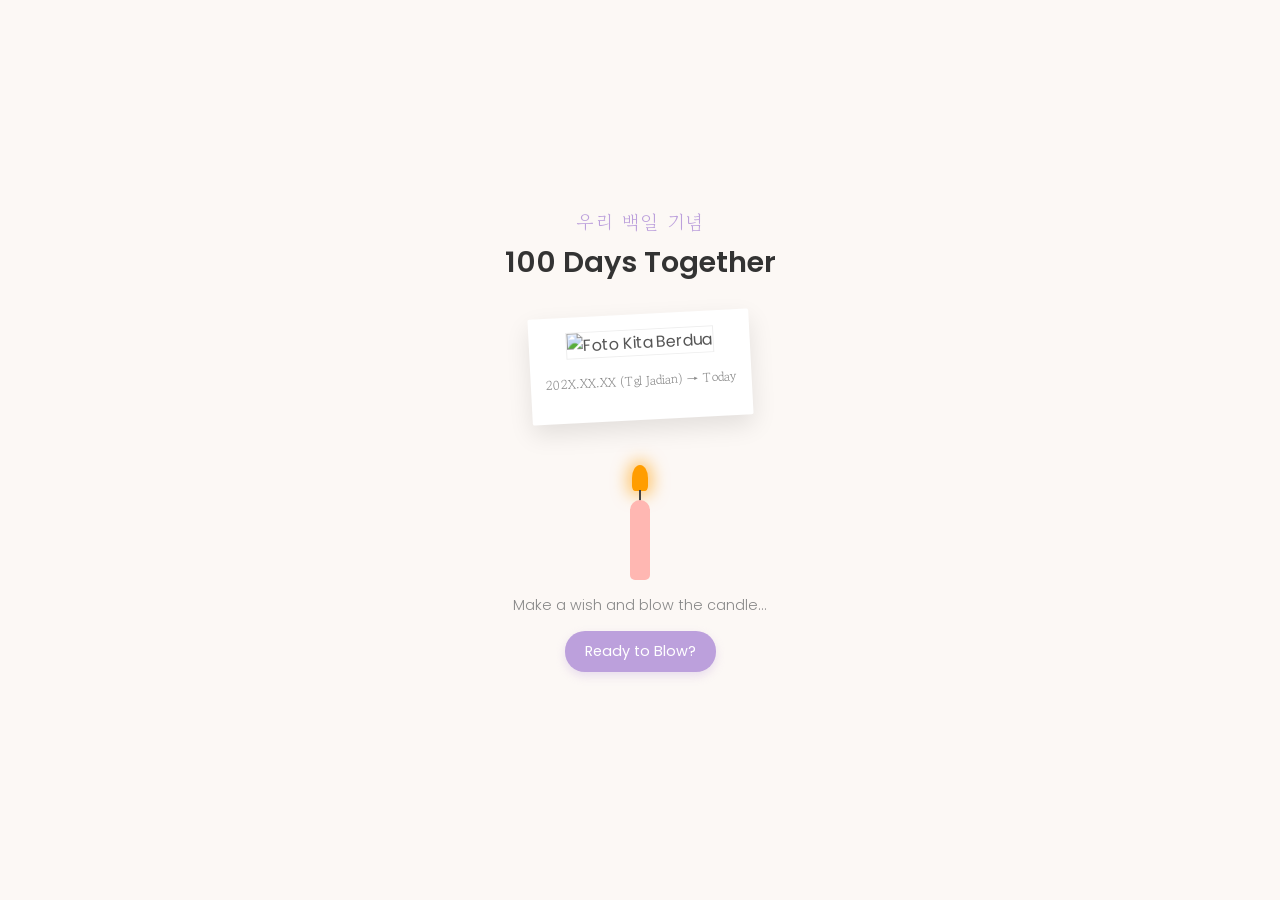
==== anniversary-100/index.html @ 99325ea8 "Add files via upload anniversary-100" ====
<!DOCTYPE html>
<html lang="en">
<head>
    <meta charset="UTF-8">
    <meta name="viewport" content="width=device-width, initial-scale=1.0">
    <title>Our 100th Day - Blowing Candle</title>
    <link rel="stylesheet" href="style.css">
    <!-- Menggunakan font Google agar estetik (gaya Korea modern) -->
    <link href="https://fonts.googleapis.com/css2?family=Gowun+Batang:wght@400;700&family=Poppins:wght@300;500;600&display=swap" rel="stylesheet">
</head>
<body>

    <div class="main-container">
        
        <!-- Bagian Atas: Judul dan Ucapan Awal -->
        <header class="header-section">
            <h2 class="korean-text">우리 백일 기념</h2> <!-- Tulisan Korea: Perayaan 100 Hari Kita -->
            <h1>100 Days Together</h1>
        </header>

        <!-- Bagian Tengah: Foto Polaroid -->
        <div class="polaroid-container">
            <div class="polaroid">
                <img src="foto-kita.jpg" alt="Foto Kita Berdua" class="couple-photo">
                <div class="polaroid-date">202X.XX.XX (Tgl Jadian) → Today</div>
            </div>
        </div>

        <!-- Bagian Bawah: Lilin Interaktif -->
        <div class="candle-section">
            <div class="candle-wrapper" id="candle-wrapper">
                <div class="flame" id="flame"></div>
                <div class="wick"></div>
                <div class="wax"></div>
            </div>
            
            <!-- Petunjuk untuk Pacar -->
            <p class="instruction" id="instruction-text">Make a wish and blow the candle...</p>
            
            <!-- Tombol untuk mulai Mic (Wajib karena kebijakan Browser modern) -->
            <button id="start-btn">Ready to Blow?</button>
        </div>

        <!-- Bagian Kejutan: Muncul setelah Lilin Mati -->
        <div class="surprise-message hidden" id="surprise-message">
            <div class="confetti-effect">🎉</div>
            <h2>Happy 100th Anniversary, My Love!</h2>
            <p> I LOVE YOU SO MUCH SUKII SUKIII! ❤️</p>
        </div>

    </div>

    <script src="script.js"></script>
</body>
</html>
---- anniversary-100/style.css ----
/* --- Reset & Base Styles --- */
* {
    margin: 0;
    padding: 0;
    box-sizing: border-box;
}

body {
    font-family: 'Poppins', sans-serif; /* Font bersih modern */
    background-color: #fcf8f5; /* Warna cream pucat, hangat */
    color: #555;
    display: flex;
    justify-content: center;
    align-items: center;
    min-height: 100vh;
    padding: 20px;
    overflow-x: hidden;
}

.main-container {
    text-align: center;
    max-width: 400px;
    width: 100%;
}

/* --- Header Section --- */
.header-section {
    margin-bottom: 30px;
}

.korean-text {
    font-family: 'Gowun Batang', serif; /* Font Korea klasik yang elegan */
    font-size: 1.2rem;
    color: #bca0dc; /* Warna pastel ungu lembut */
    font-weight: 400;
    letter-spacing: 2px;
}

h1 {
    font-weight: 600;
    font-size: 1.8rem;
    color: #333;
    margin-top: 5px;
}

/* --- Polaroid Section --- */
.polaroid-container {
    display: flex;
    justify-content: center;
    margin-bottom: 40px;
    perspective: 1000px; /* Buat efek 3D sedikit */
}

.polaroid {
    background: white;
    padding: 15px 15px 30px 15px;
    box-shadow: 0 10px 25px rgba(0,0,0,0.1);
    transform: rotate(-3deg); /* Miring sedikit biar cute */
    border-radius: 2px;
    transition: transform 0.5s ease;
}

.polaroid:hover {
    transform: rotate(0deg) scale(1.05); /* Efek saat kursor di atasnya */
}

.couple-photo {
    width: 100%;
    height: 250px;
    object-fit: cover; /* Agar foto gak penyet */
    border: 1px solid #eee;
}

.polaroid-date {
    font-family: 'Gowun Batang', serif;
    margin-top: 15px;
    font-size: 0.8rem;
    color: #888;
}

/* --- Candle Section (CSS Animation) --- */
.candle-section {
    position: relative;
    margin-bottom: 20px;
}

.candle-wrapper {
    position: relative;
    width: 20px;
    height: 120px;
    margin: 0 auto 15px auto;
}

.wax {
    width: 20px;
    height: 80px;
    background: #ffb7b2; /* Warna pastel merah muda */
    border-radius: 10px 10px 5px 5px;
    position: absolute;
    bottom: 0;
}

.wick {
    width: 2px;
    height: 15px;
    background: #444;
    position: absolute;
    top: 30px;
    left: 9px;
}

.flame {
    width: 16px;
    height: 26px;
    background-color: #ff9d00;
    border-radius: 50% 50% 20% 20%;
    position: absolute;
    top: 5px;
    left: 2px;
    box-shadow: 0 0 15px 5px rgba(255, 157, 0, 0.5);
    animation: flicker 0.1s ease-in-out infinite alternate;
}

/* Animasi Lilin Bergoyang */
@keyframes flicker {
    0% { transform: skewX(1deg) scale(1); opacity: 0.9; }
    100% { transform: skewX(-1deg) scale(1.05); opacity: 1; }
}

/* State saat lilin mati */
.candle-wrapper.blown-out .flame {
    display: none;
}

.candle-wrapper.blown-out .wick::after {
    content: '';
    position: absolute;
    width: 10px;
    height: 10px;
    background: rgba(100, 100, 100, 0.5);
    border-radius: 50%;
    top: -10px;
    left: -4px;
    animation: smoke 2s ease-out forwards;
}

@keyframes smoke {
    0% { transform: translateY(0) scale(1); opacity: 0.5; }
    100% { transform: translateY(-30px) scale(2); opacity: 0; }
}

/* --- Interaction elements --- */
.instruction {
    font-size: 0.9rem;
    color: #888;
    font-weight: 300;
    margin-top: 10px;
}

#start-btn {
    background-color: #bca0dc; /* Pastel ungu */
    color: white;
    border: none;
    padding: 10px 20px;
    border-radius: 20px;
    font-family: 'Poppins', sans-serif;
    font-size: 0.9rem;
    margin-top: 15px;
    cursor: pointer;
    box-shadow: 0 4px 10px rgba(188, 160, 220, 0.3);
    transition: background 0.3s ease;
}

#start-btn:hover {
    background-color: #a580cf;
}

/* --- Surprise Message (Hidden by default) --- */
.surprise-message {
    margin-top: 30px;
    padding: 20px;
    background: white;
    border-radius: 15px;
    box-shadow: 0 10px 30px rgba(0,0,0,0.05);
    animation: slideUp 1s ease-out forwards;
}

.hidden {
    display: none;
}

@keyframes slideUp {
    0% { transform: translateY(50px); opacity: 0; }
    100% { transform: translateY(0); opacity: 1; }
}

.confetti-effect {
    font-size: 2rem;
    margin-bottom: 10px;
}

.surprise-message h2 {
    font-size: 1.4rem;
    color: #ff9a9e; /* Warna pastel merah keemasan */
    margin-bottom: 10px;
}

.surprise-message p {
    font-size: 0.95rem;
    line-height: 1.6;
    color: #666;
}
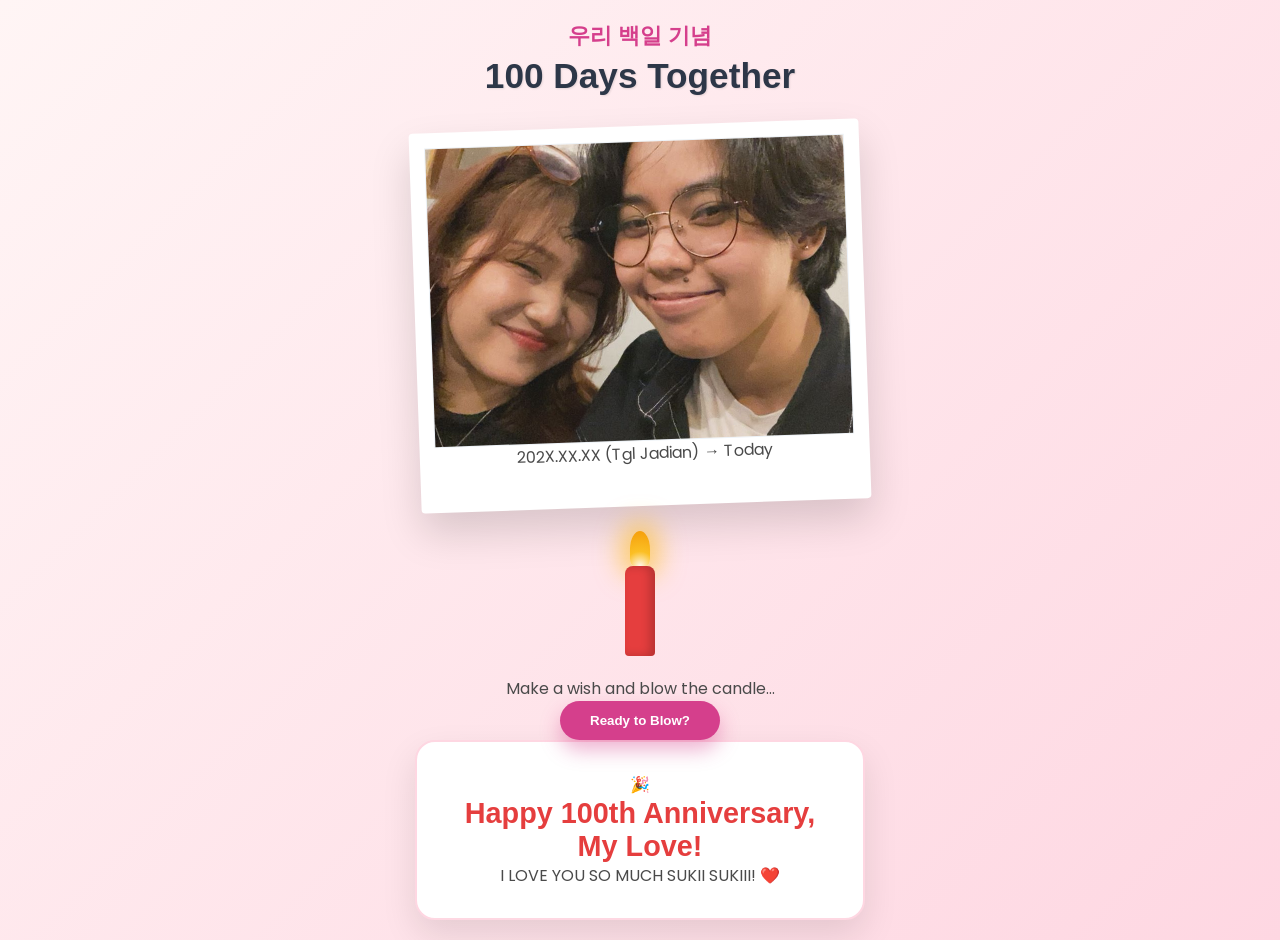
==== commit 85c98c3b: "Update index.html" ====
--- a/anniversary-100/index.html
+++ b/anniversary-100/index.html
@@ -21,7 +21,7 @@
         <!-- Bagian Tengah: Foto Polaroid -->
         <div class="polaroid-container">
             <div class="polaroid">
-                <img src="foto-kita.jpg" alt="Foto Kita Berdua" class="couple-photo">
+                <img src="foto-kita.jpeg" alt="Foto Kita" class="couple-photo">
                 <div class="polaroid-date">202X.XX.XX (Tgl Jadian) → Today</div>
             </div>
         </div>
@@ -52,4 +52,4 @@
 
     <script src="script.js"></script>
 </body>
-</html>+</html>
--- a/anniversary-100/style.css
+++ b/anniversary-100/style.css
@@ -6,207 +6,108 @@
 }
 
 body {
-    font-family: 'Poppins', sans-serif; /* Font bersih modern */
-    background-color: #fcf8f5; /* Warna cream pucat, hangat */
-    color: #555;
+    font-family: 'Poppins', sans-serif;
+    /* Gradasi warna yang lebih tegas dan romantis */
+    background: linear-gradient(135deg, #fff5f5 0%, #fed7e2 100%);
+    color: #4a4a4a;
     display: flex;
     justify-content: center;
     align-items: center;
     min-height: 100vh;
     padding: 20px;
-    overflow-x: hidden;
 }
 
 .main-container {
     text-align: center;
-    max-width: 400px;
+    max-width: 450px;
     width: 100%;
 }
 
-/* --- Header Section --- */
-.header-section {
-    margin-bottom: 30px;
-}
-
+/* --- Header --- */
 .korean-text {
-    font-family: 'Gowun Batang', serif; /* Font Korea klasik yang elegan */
-    font-size: 1.2rem;
-    color: #bca0dc; /* Warna pastel ungu lembut */
-    font-weight: 400;
-    letter-spacing: 2px;
+    font-family: 'Gowun Batang', serif;
+    font-size: 1.4rem;
+    color: #d53f8c; /* Pink gelap yang tegas */
+    font-weight: 700;
+    margin-bottom: 5px;
 }
 
 h1 {
-    font-weight: 600;
-    font-size: 1.8rem;
-    color: #333;
-    margin-top: 5px;
+    font-size: 2.2rem;
+    color: #2d3748;
+    margin-bottom: 30px;
+    text-shadow: 1px 1px 2px rgba(0,0,0,0.1);
 }
 
-/* --- Polaroid Section --- */
-.polaroid-container {
-    display: flex;
-    justify-content: center;
-    margin-bottom: 40px;
-    perspective: 1000px; /* Buat efek 3D sedikit */
-}
-
+/* --- Polaroid yang lebih tegas --- */
 .polaroid {
     background: white;
-    padding: 15px 15px 30px 15px;
-    box-shadow: 0 10px 25px rgba(0,0,0,0.1);
-    transform: rotate(-3deg); /* Miring sedikit biar cute */
-    border-radius: 2px;
-    transition: transform 0.5s ease;
-}
-
-.polaroid:hover {
-    transform: rotate(0deg) scale(1.05); /* Efek saat kursor di atasnya */
+    padding: 15px 15px 40px 15px;
+    box-shadow: 0 20px 40px rgba(0,0,0,0.15); /* Bayangan lebih dalam */
+    transform: rotate(-2deg);
+    border-radius: 4px;
+    margin-bottom: 50px;
 }
 
 .couple-photo {
     width: 100%;
-    height: 250px;
-    object-fit: cover; /* Agar foto gak penyet */
-    border: 1px solid #eee;
+    height: 300px;
+    object-fit: cover;
+    border: 1px solid #edf2f7;
+    display: block;
 }
 
-.polaroid-date {
-    font-family: 'Gowun Batang', serif;
-    margin-top: 15px;
-    font-size: 0.8rem;
-    color: #888;
-}
-
-/* --- Candle Section (CSS Animation) --- */
-.candle-section {
-    position: relative;
-    margin-bottom: 20px;
-}
-
+/* --- Lilin yang lebih tegas (Strawberry Red) --- */
 .candle-wrapper {
     position: relative;
-    width: 20px;
-    height: 120px;
-    margin: 0 auto 15px auto;
+    width: 30px;
+    height: 100px;
+    margin: 0 auto 20px auto;
 }
 
 .wax {
-    width: 20px;
-    height: 80px;
-    background: #ffb7b2; /* Warna pastel merah muda */
-    border-radius: 10px 10px 5px 5px;
+    width: 30px;
+    height: 90px;
+    background: #e53e3e; /* Merah tegas */
+    border-radius: 8px 8px 4px 4px;
     position: absolute;
     bottom: 0;
-}
-
-.wick {
-    width: 2px;
-    height: 15px;
-    background: #444;
-    position: absolute;
-    top: 30px;
-    left: 9px;
+    box-shadow: inset -5px 0 10px rgba(0,0,0,0.2);
 }
 
 .flame {
-    width: 16px;
-    height: 26px;
-    background-color: #ff9d00;
+    width: 20px;
+    height: 35px;
+    background: radial-gradient(circle at bottom, #fff7ed 0%, #fbbf24 40%, #f59e0b 100%);
     border-radius: 50% 50% 20% 20%;
     position: absolute;
-    top: 5px;
-    left: 2px;
-    box-shadow: 0 0 15px 5px rgba(255, 157, 0, 0.5);
-    animation: flicker 0.1s ease-in-out infinite alternate;
+    top: -25px;
+    left: 5px;
+    box-shadow: 0 0 25px 10px rgba(251, 191, 36, 0.6);
+    animation: flicker 0.15s ease-in-out infinite alternate;
 }
 
-/* Animasi Lilin Bergoyang */
-@keyframes flicker {
-    0% { transform: skewX(1deg) scale(1); opacity: 0.9; }
-    100% { transform: skewX(-1deg) scale(1.05); opacity: 1; }
+/* --- Tombol & Pesan --- */
+#start-btn {
+    background: #d53f8c;
+    color: white;
+    font-weight: 600;
+    padding: 12px 30px;
+    border-radius: 50px;
+    border: none;
+    cursor: pointer;
+    box-shadow: 0 10px 20px rgba(213, 63, 140, 0.4);
+    transition: 0.3s;
 }
 
-/* State saat lilin mati */
-.candle-wrapper.blown-out .flame {
-    display: none;
+#start-btn:hover { transform: scale(1.05); background: #b83280; }
+
+.surprise-message {
+    background: white;
+    padding: 30px;
+    border-radius: 20px;
+    box-shadow: 0 15px 35px rgba(0,0,0,0.1);
+    border: 2px solid #fed7e2;
 }
 
-.candle-wrapper.blown-out .wick::after {
-    content: '';
-    position: absolute;
-    width: 10px;
-    height: 10px;
-    background: rgba(100, 100, 100, 0.5);
-    border-radius: 50%;
-    top: -10px;
-    left: -4px;
-    animation: smoke 2s ease-out forwards;
-}
-
-@keyframes smoke {
-    0% { transform: translateY(0) scale(1); opacity: 0.5; }
-    100% { transform: translateY(-30px) scale(2); opacity: 0; }
-}
-
-/* --- Interaction elements --- */
-.instruction {
-    font-size: 0.9rem;
-    color: #888;
-    font-weight: 300;
-    margin-top: 10px;
-}
-
-#start-btn {
-    background-color: #bca0dc; /* Pastel ungu */
-    color: white;
-    border: none;
-    padding: 10px 20px;
-    border-radius: 20px;
-    font-family: 'Poppins', sans-serif;
-    font-size: 0.9rem;
-    margin-top: 15px;
-    cursor: pointer;
-    box-shadow: 0 4px 10px rgba(188, 160, 220, 0.3);
-    transition: background 0.3s ease;
-}
-
-#start-btn:hover {
-    background-color: #a580cf;
-}
-
-/* --- Surprise Message (Hidden by default) --- */
-.surprise-message {
-    margin-top: 30px;
-    padding: 20px;
-    background: white;
-    border-radius: 15px;
-    box-shadow: 0 10px 30px rgba(0,0,0,0.05);
-    animation: slideUp 1s ease-out forwards;
-}
-
-.hidden {
-    display: none;
-}
-
-@keyframes slideUp {
-    0% { transform: translateY(50px); opacity: 0; }
-    100% { transform: translateY(0); opacity: 1; }
-}
-
-.confetti-effect {
-    font-size: 2rem;
-    margin-bottom: 10px;
-}
-
-.surprise-message h2 {
-    font-size: 1.4rem;
-    color: #ff9a9e; /* Warna pastel merah keemasan */
-    margin-bottom: 10px;
-}
-
-.surprise-message p {
-    font-size: 0.95rem;
-    line-height: 1.6;
-    color: #666;
-}+.surprise-message h2 { color: #e53e3e; font-size: 1.8rem; }
